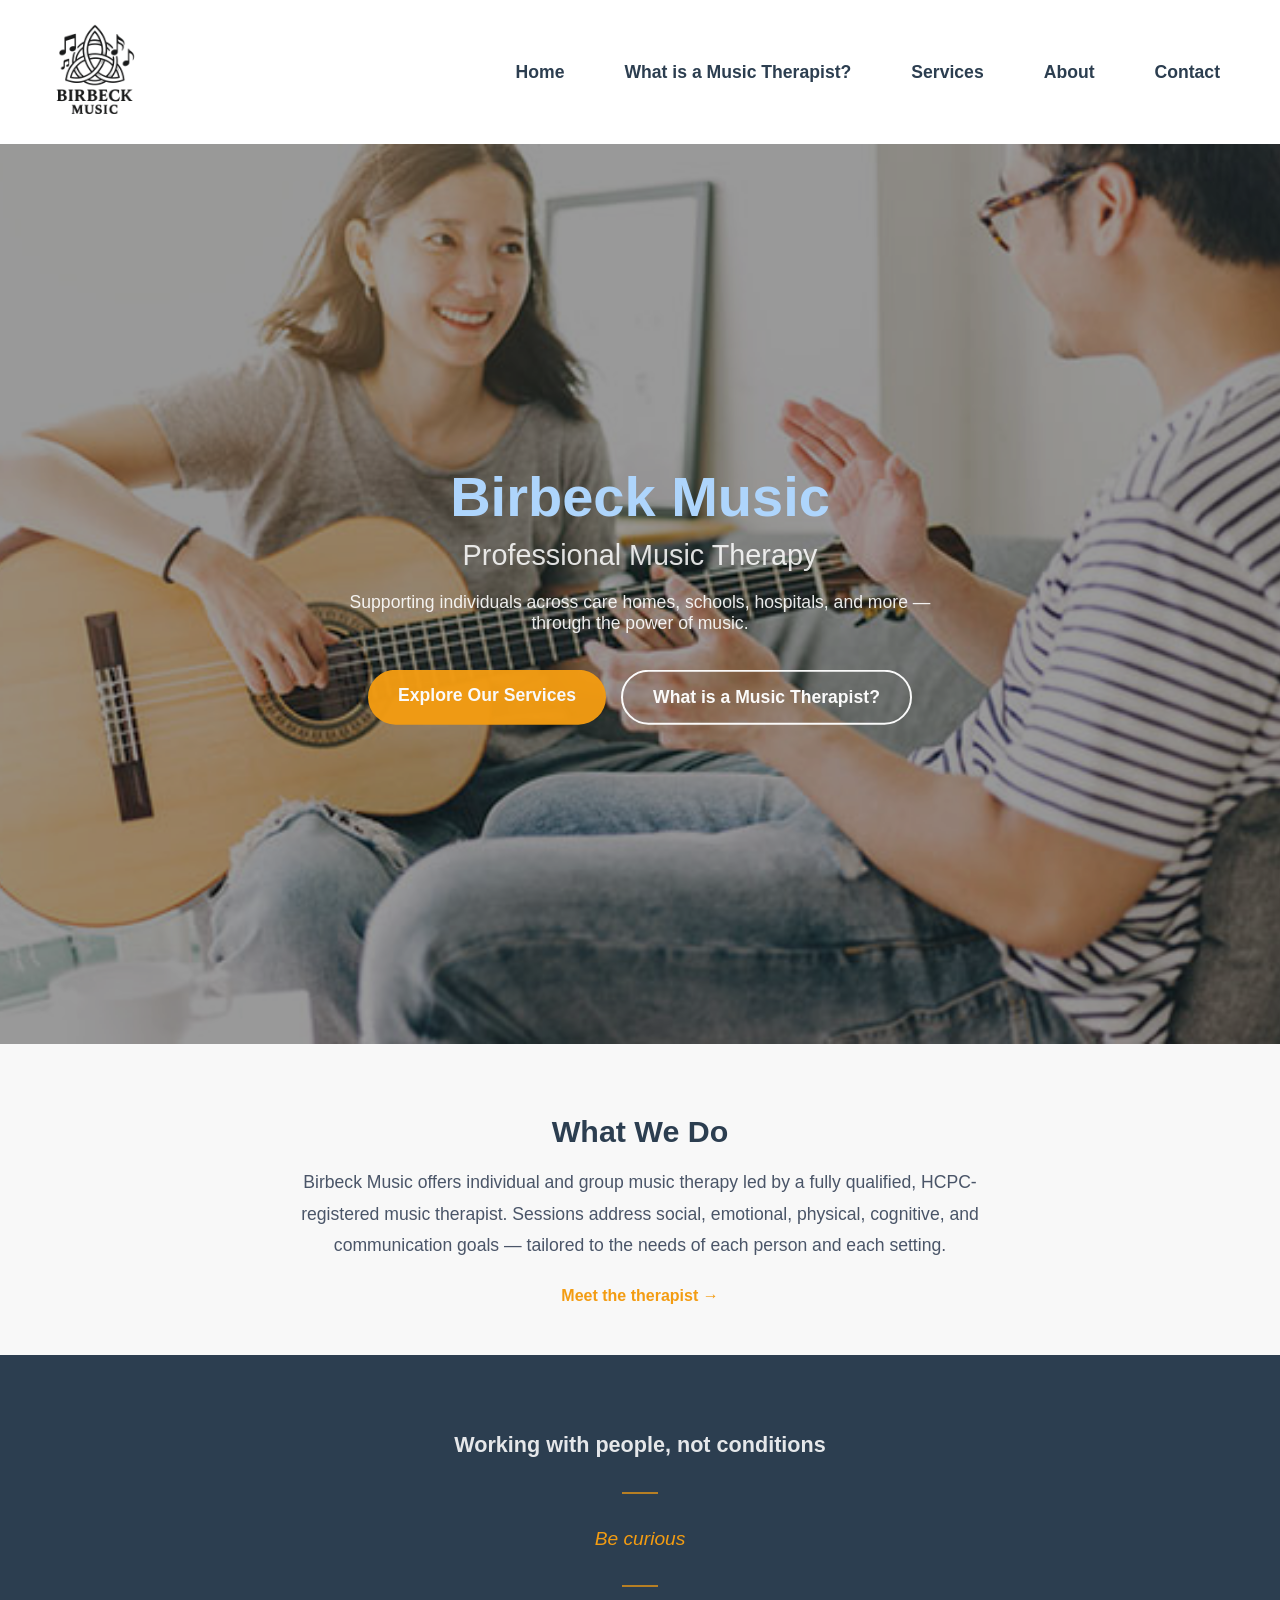
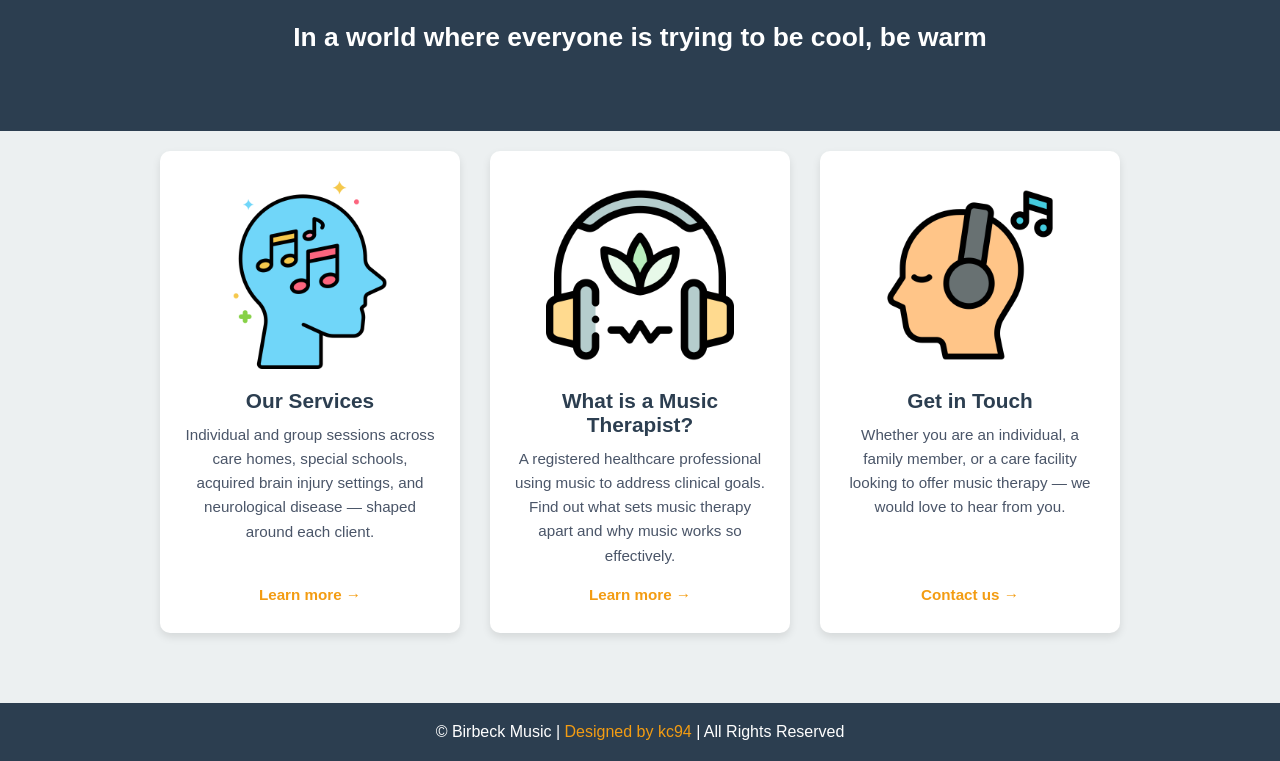
==== index.html @ 88befd89 "Move all site files from Toms website/ to repo root Removes the Toms website subdirectory so the sit" ====
<!DOCTYPE html>
<html lang="en">
<head>
    <meta charset="UTF-8">
    <meta name="viewport" content="width=device-width, initial-scale=1.0">
    <title>Birbeck Music | Music Therapy</title>
    <link rel="stylesheet" href="style.css">
    <script src="https://cdnjs.cloudflare.com/ajax/libs/gsap/3.10.0/gsap.min.js"></script>
</head>
<body>
    <!-- Navbar -->
    <nav class="navbar">
    <div class="logo">
        <a href="index.html"><img src="images/logo.png" alt="Music Therapy Logo"></a>
    </div>
    <div class="burger">
        <span></span>
        <span></span>
        <span></span>
    </div>
    <ul class="nav-links">
        <li><a href="index.html">Home</a></li>
        <li><a href="music-therapist.html">What is a Music Therapist?</a></li>
        <li><a href="services.html">Services</a></li>
        <li><a href="about.html">About</a></li>
        <li><a href="contact.html">Contact</a></li>
    </ul>
</nav>

    <!-- Hero Section -->
    <header class="hero">
        <div class="hero-content">
            <h1>Birbeck Music</h1>
            <h2>Professional Music Therapy</h2>
            <p>Supporting individuals across care homes, schools, hospitals, and more — through the power of music.</p>
            <div class="hero-buttons">
                <a href="services.html" class="btn-primary">Explore Our Services</a>
                <a href="music-therapist.html" class="btn-secondary">What is a Music Therapist?</a>
            </div>
        </div>
    </header>

    <!-- Intro Section -->
    <section class="home-intro">
        <h2>What We Do</h2>
        <p>Birbeck Music offers individual and group music therapy led by a fully qualified, HCPC-registered music therapist. Sessions address social, emotional, physical, cognitive, and communication goals — tailored to the needs of each person and each setting.</p>
        <a href="about.html" class="home-intro-link">Meet the therapist &rarr;</a>
    </section>

    <!-- Philosophy Strip -->
    <section class="philosophy-strip">
        <p class="philosophy-stmt">Working with people, not conditions</p>
        <span class="philosophy-divider"></span>
        <p class="philosophy-stmt philosophy-stmt--accent">Be curious</p>
        <span class="philosophy-divider"></span>
        <p class="philosophy-stmt philosophy-stmt--feature">In a world where everyone is trying to be cool, be warm</p>
    </section>

    <!-- Feature Cards -->
    <section class="features">
        <a href="services.html" class="feature-item">
            <img src="images/pop1.png" alt="Music Therapy Sessions">
            <h3>Our Services</h3>
            <p>Individual and group sessions across care homes, special schools, acquired brain injury settings, and neurological disease — shaped around each client.</p>
            <span class="feature-link">Learn more &rarr;</span>
        </a>
        <a href="music-therapist.html" class="feature-item">
            <img src="images/pop2.png" alt="What is a Music Therapist">
            <h3>What is a Music Therapist?</h3>
            <p>A registered healthcare professional using music to address clinical goals. Find out what sets music therapy apart and why music works so effectively.</p>
            <span class="feature-link">Learn more &rarr;</span>
        </a>
        <a href="contact.html" class="feature-item">
            <img src="images/pop3.png" alt="Get in Touch">
            <h3>Get in Touch</h3>
            <p>Whether you are an individual, a family member, or a care facility looking to offer music therapy — we would love to hear from you.</p>
            <span class="feature-link">Contact us &rarr;</span>
        </a>
    </section>

    <!-- Footer -->
    <footer>
        <p>&copy; Birbeck Music | <a href="https://github.com/k-c94">Designed by kc94</a> | All Rights Reserved</p>
    </footer>

<script>
    // Mobile menu toggle
    const burger = document.querySelector('.burger');
    const navLinks = document.querySelector('.nav-links');
    burger.addEventListener('click', () => {
        navLinks.classList.toggle('active');
    });

    // GSAP animations
    gsap.from(".hero h1", { opacity: 0, y: -40, duration: 1, delay: 0.3 });
    gsap.from(".hero h2", { opacity: 0, y: -20, duration: 1, delay: 0.6 });
    gsap.from(".hero p",  { opacity: 0, y: 20,  duration: 1, delay: 0.9 });
    gsap.from(".hero-buttons", { opacity: 0, y: 20, duration: 1, delay: 1.2 });
    gsap.from(".feature-item", { opacity: 0, y: 60, stagger: 0.15, duration: 0.8, delay: 0.2 });
</script>
</body>
</html>
---- style.css ----
/* Global Styles */
* {
    margin: 0;
    padding: 0;
    box-sizing: border-box;
}

body {
    font-family: 'Arial', sans-serif;
    background-color: #f8f8f8;
    color: #2c3e50;
}

h1, h2 {
    color: #aed5fc;
}

a {
    text-decoration: none;
    color: inherit;
}

/* Navbar Styles */
.navbar {
    background-color: #ffffff;
    padding: 15px 40px;
    display: flex;
    justify-content: space-between;
    align-items: center;
    position: relative;
    box-shadow: 0 4px 8px rgba(0,0,0,0.1);
    width: 100%;
}

.navbar .logo img {
    max-height: 110px;
}

/* Nav links */
.nav-links {
    display: flex;
    gap: 20px;
    list-style: none;
    border-bottom: none;
}


.nav-links li a {
    font-weight: bold;
    color: #2c3e50;
    font-size: 1.1em;
    padding: 10px 20px;
    transition: 0.3s;
}

.nav-links li a:hover {
    background-color: #f39c12;
    color: #fff;
    border-radius: 5px;
}

/* Burger button (hidden on desktop) */
.burger {
    display: none;
    flex-direction: column;
    gap: 5px;
    cursor: pointer;
}

.burger span {
    width: 25px;
    height: 3px;
    background-color: #2c3e50;
    border-radius: 2px;
}

/* Hero Section */
.hero {
    background-image: url('images/main.jpg');
    background-size: cover;
    background-position: center;
    height: 100vh;
    display: flex;
    justify-content: center;
    align-items: center;
    text-align: center;
    color: white;
    position: relative;
}

.hero::before {
    content: "";
    position: absolute;
    top: 0; left: 0; right: 0; bottom: 0;
    background: rgba(0, 0, 0, 0.4);
    z-index: 0;
}

.hero-content {
    position: relative;
    z-index: 1;
    max-width: 600px;
}

.hero h1 {
    font-size: clamp(2em, 5vw, 3.5em);
    font-weight: 700;
    margin-bottom: 10px;
}

.hero h2 {
    font-size: clamp(1.2em, 3vw, 1.8em);
    font-weight: 400;
    color: rgba(255,255,255,0.85);
    margin-bottom: 20px;
}

.hero p {
    font-size: 1.1em;
    margin-bottom: 35px;
    color: rgba(255,255,255,0.9);
}

.btn-primary {
    background-color: #f39c12;
    padding: 15px 30px;
    color: white;
    border-radius: 30px;
    font-size: 1.1em;
    font-weight: bold;
    transition: background-color 0.3s;
}

.btn-primary:hover {
    background-color: #e67e22;
}

.btn-secondary {
    background-color: transparent;
    padding: 15px 30px;
    color: white;
    border: 2px solid white;
    border-radius: 30px;
    font-size: 1.1em;
    font-weight: bold;
    transition: background-color 0.3s, color 0.3s;
}

.btn-secondary:hover {
    background-color: white;
    color: #2c3e50;
}

.hero-buttons {
    display: flex;
    gap: 15px;
    justify-content: center;
    flex-wrap: wrap;
}

/* Home Intro */
.home-intro {
    text-align: center;
    max-width: 720px;
    margin: 0 auto;
    padding: 70px 20px 50px 20px;
}

.home-intro h2 {
    font-size: 1.9em;
    color: #2c3e50;
    margin-bottom: 18px;
}

.home-intro p {
    font-size: 1.1em;
    color: #4a5568;
    line-height: 1.8;
    margin-bottom: 25px;
}

.home-intro-link {
    font-weight: bold;
    color: #f39c12;
    font-size: 1em;
    transition: color 0.2s;
}

.home-intro-link:hover {
    color: #e67e22;
}

/* Philosophy Strip */
.philosophy-strip {
    background-color: #2c3e50;
    padding: 75px 20px;
    text-align: center;
}

.philosophy-stmt {
    font-size: 1.35em;
    color: rgba(255, 255, 255, 0.88);
    font-weight: 600;
    max-width: 680px;
    margin: 0 auto;
    line-height: 1.4;
}

.philosophy-stmt--accent {
    color: #f39c12;
    font-style: italic;
    font-size: 1.2em;
    font-weight: 500;
}

.philosophy-stmt--feature {
    font-size: 1.65em;
    color: #fff;
    font-weight: 700;
    max-width: 750px;
}

.philosophy-divider {
    display: block;
    width: 36px;
    height: 2px;
    background-color: #f39c12;
    margin: 32px auto;
    opacity: 0.7;
}

/* Features Section */
.features {
    display: flex;
    justify-content: center;
    gap: 30px;
    padding: 20px 20px 70px 20px;
    background-color: #ecf0f1;
}

.feature-item {
    width: 300px;
    text-align: center;
    padding: 30px 25px;
    background-color: #fff;
    box-shadow: 0 4px 8px rgba(0, 0, 0, 0.1);
    border-radius: 10px;
    transition: transform 0.3s ease-in-out, box-shadow 0.3s;
    display: flex;
    flex-direction: column;
    align-items: center;
    text-decoration: none;
    color: inherit;
}

.feature-item:hover {
    transform: translateY(-8px);
    box-shadow: 0 8px 20px rgba(0, 0, 0, 0.13);
}

.feature-item img {
    width: 75%;
    height: auto;
    margin: 0 auto 20px;
    display: block;
    border-radius: 8px;
}

.feature-item h3 {
    font-size: 1.3em;
    color: #2c3e50;
    margin-bottom: 10px;
}

.feature-item p {
    color: #4a5568;
    font-size: 0.95em;
    line-height: 1.6;
    flex-grow: 1;
}

.feature-link {
    display: inline-block;
    margin-top: 18px;
    font-weight: bold;
    color: #f39c12;
    font-size: 0.95em;
}

/* Services Section */
.services {
    max-width: 1200px;
    margin: 120px auto 60px auto;
    padding: 0 20px;
}

.services h1 {
    text-align: center;
    margin-bottom: 60px;
    font-size: 2.5em;
    color: #2c3e50;
}

.service-item {
    display: flex;
    align-items: center;
    margin-bottom: 60px;
    gap: 40px;
}

.service-item.reverse {
    flex-direction: row-reverse;
}

.service-img img {
    width: 300px;
    max-width: 100%;
    border-radius: 10px;
    box-shadow: 0 4px 8px rgba(0,0,0,0.1);
}

.service-text {
    max-width: 600px;
}

.service-text h2 {
    font-size: 1.8em;
    margin-bottom: 15px;
    color: #2c3e50;
}

.service-text p {
    font-size: 1.1em;
    color: #7f8c8d;
    line-height: 1.6;
}

/* ========================= */
/* About Page               */
/* ========================= */

.about-page {
    max-width: 1100px;
    margin: 120px auto 60px auto;
    padding: 0 20px;
}

/* Page heading */
.about-hero {
    text-align: center;
    margin-bottom: 60px;
}

.about-hero h1 {
    font-size: 2.8em;
    color: #2c3e50;
    margin-bottom: 12px;
}

.about-hero p {
    font-size: 1.2em;
    color: #4a5568;
}

/* Intro: photo + text */
.about-intro-section {
    display: flex;
    align-items: center;
    gap: 50px;
    margin-bottom: 60px;
    background-color: #fff;
    border-radius: 12px;
    padding: 40px;
    box-shadow: 0 4px 12px rgba(0,0,0,0.07);
}

.about-portrait {
    width: 240px;
    min-width: 200px;
    border-radius: 10px;
    box-shadow: 0 4px 16px rgba(0,0,0,0.12);
}

.about-intro-text h2 {
    font-size: 1.8em;
    color: #2c3e50;
    margin-bottom: 18px;
}

.about-intro-text p {
    font-size: 1.05em;
    color: #4a5568;
    line-height: 1.8;
}

/* Journey */
.journey-section {
    background-color: #ecf0f1;
    border-radius: 12px;
    padding: 50px 40px;
    margin-bottom: 60px;
}

.journey-section h2 {
    font-size: 2em;
    color: #2c3e50;
    text-align: center;
    margin-bottom: 35px;
}

.journey-cards {
    display: flex;
    gap: 25px;
}

.journey-card {
    flex: 1;
    background-color: #fff;
    border-radius: 10px;
    padding: 30px 25px;
    box-shadow: 0 3px 10px rgba(0,0,0,0.07);
}

.journey-year {
    display: inline-block;
    background-color: #f39c12;
    color: #fff;
    font-weight: bold;
    font-size: 0.9em;
    padding: 4px 14px;
    border-radius: 20px;
    margin-bottom: 14px;
}

.journey-card h3 {
    font-size: 1.1em;
    color: #2c3e50;
    margin-bottom: 12px;
}

.journey-card p {
    font-size: 0.95em;
    color: #4a5568;
    line-height: 1.7;
}

/* Qualifications Strip */
.about-quals-strip {
    background-color: #2c3e50;
    border-radius: 12px;
    padding: 45px 50px;
    margin-bottom: 60px;
}

.about-quals-inner {
    display: flex;
    gap: 50px;
}

.about-qual-item {
    display: flex;
    align-items: flex-start;
    gap: 20px;
    flex: 1;
}

.about-qual-icon {
    font-size: 2.2em;
    line-height: 1;
    flex-shrink: 0;
}

.about-qual-item h3 {
    font-size: 1.25em;
    color: #fff;
    margin-bottom: 6px;
}

.about-qual-item p {
    color: #bdc3c7;
    font-size: 1em;
    line-height: 1.5;
    margin-bottom: 6px;
}

.qual-detail {
    font-size: 0.9em;
    color: #95a5a6;
    line-height: 1.6;
}

/* Current Work */
.current-work-section {
    margin-bottom: 20px;
}

.current-work-section h2 {
    font-size: 2em;
    color: #2c3e50;
    text-align: center;
    margin-bottom: 30px;
}

.work-grid {
    display: grid;
    grid-template-columns: repeat(2, 1fr);
    gap: 25px;
    margin-bottom: 25px;
}

.work-card {
    background-color: #fff;
    border-radius: 10px;
    padding: 30px;
    box-shadow: 0 3px 10px rgba(0,0,0,0.07);
    border-left: 4px solid #f39c12;
}

.work-card h3 {
    font-size: 1.1em;
    color: #2c3e50;
    margin-bottom: 10px;
}

.work-card p {
    font-size: 0.95em;
    color: #4a5568;
    line-height: 1.7;
}

.additional-work-note {
    background-color: #fdf6ec;
    border: 1px solid #f39c12;
    border-radius: 8px;
    padding: 18px 25px;
    font-size: 0.95em;
    color: #4a5568;
    line-height: 1.7;
}

/* Personal */
.personal-section {
    text-align: center;
    padding: 50px 20px 30px 20px;
    max-width: 600px;
    margin: 0 auto;
}

.personal-section h2 {
    font-size: 1.8em;
    color: #2c3e50;
    margin-bottom: 15px;
}

.personal-section p {
    font-size: 1.05em;
    color: #4a5568;
    line-height: 1.8;
}

/* Contact Section */
.contact {
    padding: 140px 20px 80px 20px;
    background-color: #f8f8f8;
}

.contact-layout {
    max-width: 1000px;
    margin: 0 auto;
    display: grid;
    grid-template-columns: 1fr 1fr;
    gap: 60px;
    align-items: start;
}

.contact-info h1 {
    font-size: 2.2em;
    color: #2c3e50;
    margin-bottom: 20px;
}

.contact-info > p {
    font-size: 1.05em;
    color: #4a5568;
    line-height: 1.8;
    margin-bottom: 35px;
}

.contact-details {
    display: flex;
    flex-direction: column;
    gap: 15px;
}

.contact-detail-item {
    display: flex;
    flex-direction: column;
    gap: 4px;
    padding: 18px 20px;
    background-color: #fff;
    border-radius: 8px;
    border-left: 3px solid #f39c12;
    box-shadow: 0 2px 8px rgba(0,0,0,0.06);
}

.contact-detail-label {
    font-size: 0.78em;
    font-weight: bold;
    text-transform: uppercase;
    letter-spacing: 0.07em;
    color: #f39c12;
}

.contact-detail-item span:not(.contact-detail-label) {
    font-size: 1.05em;
    color: #2c3e50;
    font-weight: 600;
}

.contact-detail-item a {
    font-size: 1.05em;
    color: #2c3e50;
    font-weight: 600;
    transition: color 0.2s;
}

.contact-detail-item a:hover {
    color: #f39c12;
}

.contact-form-wrapper {
    background-color: #fff;
    border-radius: 12px;
    padding: 35px;
    box-shadow: 0 4px 12px rgba(0,0,0,0.07);
}

/* Form styles */
form {
    display: flex;
    flex-direction: column;
    gap: 20px;
}

form label {
    font-weight: bold;
    color: #2c3e50;
    margin-bottom: 5px;
    text-align: left;
}

form input,
form textarea {
    padding: 12px 15px;
    border: 1px solid #ccc;
    border-radius: 8px;
    font-size: 1em;
    width: 100%;
    box-sizing: border-box;
}

form textarea {
    resize: vertical;
    min-height: 120px;
}

form button {
    background-color: #f39c12;
    color: white;
    font-size: 1.1em;
    font-weight: bold;
    padding: 15px;
    border: none;
    border-radius: 30px;
    cursor: pointer;
    transition: background-color 0.3s;
}

form button:hover {
    background-color: #e67e22;
}

/* Footer */
footer {
    background-color: #2c3e50;
    color: white;
    padding: 20px 0;
    text-align: center;
}

footer a {
    color: #f39c12;
    transition: color 0.2s;
}

footer a:hover {
    color: #fff;
}

/* Music Therapist Page */
.therapist-page {
    max-width: 1100px;
    margin: 120px auto 60px auto;
    padding: 0 20px;
}

.therapist-hero {
    text-align: center;
    margin-bottom: 40px;
}

.therapist-hero h1 {
    font-size: 2.8em;
    color: #2c3e50;
    margin-bottom: 15px;
}

.therapist-hero p {
    font-size: 1.2em;
    color: #4a5568;
    max-width: 700px;
    margin: 0 auto;
    line-height: 1.6;
}

.therapist-intro {
    max-width: 820px;
    margin: 0 auto 50px auto;
    text-align: center;
    font-size: 1.1em;
    color: #4a5568;
    line-height: 1.8;
}

/* Qualifications Banner */
.qualifications-banner {
    display: flex;
    align-items: flex-start;
    gap: 25px;
    background-color: #2c3e50;
    color: #fff;
    border-radius: 10px;
    padding: 40px;
    margin-bottom: 60px;
}

.qual-icon {
    font-size: 3em;
    flex-shrink: 0;
    line-height: 1;
}

.qual-text h2 {
    font-size: 1.6em;
    color: #fff;
    margin-bottom: 12px;
}

.qual-text p {
    font-size: 1.05em;
    color: #bdc3c7;
    line-height: 1.7;
}

.qual-text strong {
    color: #f39c12;
}

.qual-text em {
    color: #aed5fc;
    font-style: normal;
}

/* Goals Section */
.goals-section {
    margin-bottom: 70px;
}

.goals-section > h2 {
    font-size: 2em;
    color: #2c3e50;
    text-align: center;
    margin-bottom: 10px;
}

.goals-intro {
    text-align: center;
    color: #4a5568;
    font-size: 1em;
    margin-bottom: 30px;
}

.goals-tabs {
    display: flex;
    gap: 10px;
    flex-wrap: wrap;
    justify-content: center;
    margin-bottom: 0;
}

.tab-btn {
    background-color: #ecf0f1;
    border: none;
    border-radius: 30px 30px 0 0;
    padding: 12px 22px;
    font-size: 1em;
    font-weight: bold;
    color: #7f8c8d;
    cursor: pointer;
    transition: background-color 0.2s, color 0.2s;
}

.tab-btn:hover {
    background-color: #d5dbdb;
    color: #2c3e50;
}

.tab-btn.active {
    background-color: #f39c12;
    color: #fff;
}

.tab-content {
    background-color: #fff;
    border-radius: 0 10px 10px 10px;
    box-shadow: 0 4px 12px rgba(0,0,0,0.08);
    padding: 35px 40px;
}

.tab-panel {
    display: none;
}

.tab-panel.active {
    display: block;
}

.goal-list {
    list-style: none;
    padding: 0;
    margin: 0;
}

.goal-list li {
    padding: 12px 0 12px 30px;
    position: relative;
    color: #4a5568;
    font-size: 1.05em;
    line-height: 1.6;
    border-bottom: 1px solid #f0f0f0;
}

.goal-list li:last-child {
    border-bottom: none;
}

.goal-list li::before {
    content: "✓";
    position: absolute;
    left: 0;
    color: #f39c12;
    font-weight: bold;
}

/* Why Music Section */
.why-music-section {
    margin-bottom: 70px;
}

.why-music-section > h2 {
    font-size: 2em;
    color: #2c3e50;
    text-align: center;
    margin-bottom: 12px;
}

.why-music-intro {
    text-align: center;
    color: #4a5568;
    font-size: 1.05em;
    max-width: 750px;
    margin: 0 auto 40px auto;
    line-height: 1.7;
}

.why-music-grid {
    display: grid;
    grid-template-columns: repeat(3, 1fr);
    gap: 25px;
}

.why-music-card {
    background-color: #fff;
    border-radius: 10px;
    padding: 30px 25px;
    box-shadow: 0 4px 12px rgba(0,0,0,0.07);
    text-align: center;
    transition: transform 0.3s ease;
}

.why-music-card:hover {
    transform: translateY(-5px);
}

.why-icon {
    font-size: 2.2em;
    margin-bottom: 15px;
}

.why-music-card h3 {
    font-size: 1.1em;
    color: #2c3e50;
    margin-bottom: 10px;
}

.why-music-card p {
    font-size: 0.95em;
    color: #4a5568;
    line-height: 1.6;
}

/* CTA */
.therapist-cta {
    text-align: center;
    padding: 60px 20px;
    background-color: #2c3e50;
    border-radius: 10px;
    color: #fff;
    margin-bottom: 20px;
}

.therapist-cta h2 {
    font-size: 2em;
    color: #fff;
    margin-bottom: 15px;
}

.therapist-cta p {
    font-size: 1.1em;
    color: #bdc3c7;
    margin-bottom: 30px;
    line-height: 1.6;
}

/* ========================= */
/* Services Page */
/* ========================= */

.services-page {
    max-width: 1100px;
    margin: 120px auto 60px auto;
    padding: 0 20px;
}

.services-hero {
    text-align: center;
    margin-bottom: 50px;
}

.services-hero h1 {
    font-size: 2.8em;
    color: #2c3e50;
    margin-bottom: 15px;
}

.services-hero p {
    font-size: 1.2em;
    color: #4a5568;
    line-height: 1.6;
}

/* Who We Work With */
.who-we-work-with {
    margin-bottom: 50px;
    text-align: center;
}

.who-we-work-with h2 {
    font-size: 1.6em;
    color: #2c3e50;
    margin-bottom: 20px;
}

.population-tags {
    display: flex;
    flex-wrap: wrap;
    gap: 10px;
    justify-content: center;
}

.pop-tag {
    background-color: #ecf0f1;
    color: #2c3e50;
    font-weight: bold;
    font-size: 0.9em;
    padding: 8px 18px;
    border-radius: 30px;
    border: 2px solid #dce1e7;
}

/* Why Music Callout */
.why-callout {
    display: flex;
    align-items: center;
    justify-content: space-between;
    gap: 25px;
    background-color: #fdf6ec;
    border: 2px solid #f39c12;
    border-radius: 10px;
    padding: 30px 40px;
    margin-bottom: 50px;
}

.why-callout-text h3 {
    font-size: 1.3em;
    color: #2c3e50;
    margin-bottom: 8px;
}

.why-callout-text p {
    color: #4a5568;
    font-size: 1em;
    line-height: 1.6;
}

/* Services Tabs */
.services-tabs-section {
    margin-bottom: 60px;
}

.services-tabs {
    display: flex;
    gap: 10px;
    flex-wrap: wrap;
    justify-content: center;
    margin-bottom: 0;
}

.svc-tab-btn {
    background-color: #ecf0f1;
    border: none;
    border-radius: 30px 30px 0 0;
    padding: 12px 22px;
    font-size: 1em;
    font-weight: bold;
    color: #7f8c8d;
    cursor: pointer;
    transition: background-color 0.2s, color 0.2s;
}

.svc-tab-btn:hover {
    background-color: #d5dbdb;
    color: #2c3e50;
}

.svc-tab-btn.active {
    background-color: #f39c12;
    color: #fff;
}

.svc-tab-content {
    background-color: #fff;
    border-radius: 0 10px 10px 10px;
    box-shadow: 0 4px 12px rgba(0,0,0,0.08);
    padding: 40px 45px;
}

.svc-tab-panel {
    display: none;
}

.svc-tab-panel.active {
    display: block;
}

.svc-tab-panel h2 {
    font-size: 2em;
    color: #2c3e50;
    margin-bottom: 15px;
}

.svc-intro {
    font-size: 1.1em;
    color: #4a5568;
    line-height: 1.7;
    margin-bottom: 35px;
    max-width: 820px;
}

/* Sub-sections within a tab */
.svc-subsections {
    display: flex;
    flex-direction: column;
    gap: 30px;
    margin-bottom: 35px;
}

.svc-subsection {
    padding-left: 20px;
    border-left: 3px solid #f39c12;
}

.svc-subsection h3 {
    font-size: 1.2em;
    color: #2c3e50;
    margin-bottom: 10px;
}

.svc-subsection p {
    font-size: 1em;
    color: #4a5568;
    line-height: 1.7;
    margin-bottom: 10px;
}

.svc-subsection p:last-child {
    margin-bottom: 0;
}

/* Goal cards (Special Schools) */
.svc-goals-grid {
    display: grid;
    grid-template-columns: repeat(3, 1fr);
    gap: 25px;
    margin-bottom: 10px;
}

.svc-goal-card {
    background-color: #f8f9fa;
    border-radius: 10px;
    padding: 30px 25px;
    text-align: center;
}

.svc-goal-icon {
    font-size: 2.2em;
    margin-bottom: 12px;
}

.svc-goal-card h3 {
    font-size: 1.1em;
    color: #2c3e50;
    margin-bottom: 10px;
}

.svc-goal-card p {
    font-size: 0.95em;
    color: #4a5568;
    line-height: 1.6;
}

/* Case Study Block */
.case-study {
    background-color: #fdf6ec;
    border-left: 4px solid #f39c12;
    border-radius: 0 8px 8px 0;
    padding: 25px 30px;
    margin-top: 10px;
    margin-bottom: 35px;
}

.case-study-label {
    font-size: 0.8em;
    font-weight: bold;
    text-transform: uppercase;
    letter-spacing: 0.08em;
    color: #f39c12;
    margin-bottom: 12px;
}

.case-study p {
    color: #4a5568;
    font-size: 1em;
    line-height: 1.7;
    font-style: italic;
    margin-bottom: 12px;
}

.case-study p:last-child {
    margin-bottom: 0;
}

/* Brain Areas Section */
.brain-section {
    background-color: #2c3e50;
    border-radius: 10px;
    padding: 40px;
    margin-top: 10px;
}

.brain-section h3 {
    font-size: 1.5em;
    color: #fff;
    margin-bottom: 12px;
    text-align: center;
}

.brain-intro {
    text-align: center;
    color: #bdc3c7;
    font-size: 1em;
    margin-bottom: 30px;
    line-height: 1.6;
    max-width: 750px;
    margin-left: auto;
    margin-right: auto;
}

.brain-grid {
    display: grid;
    grid-template-columns: repeat(3, 1fr);
    gap: 15px;
    margin-bottom: 30px;
}

.brain-card {
    background-color: rgba(255,255,255,0.07);
    border-radius: 8px;
    padding: 20px;
    border: 1px solid rgba(255,255,255,0.1);
}

.brain-card h4 {
    font-size: 0.95em;
    color: #f39c12;
    margin-bottom: 8px;
}

.brain-card p {
    font-size: 0.9em;
    color: #bdc3c7;
    line-height: 1.5;
}

.brain-footer {
    color: #bdc3c7;
    font-size: 0.95em;
    line-height: 1.7;
    text-align: center;
}

.brain-footer strong {
    color: #f39c12;
}

/* ========================= */
/* Responsive Styles */
/* ========================= */

/* Tablets & small laptops */
@media (max-width: 1024px) {
    .navbar {
        padding: 10px 20px;
    }

    .navbar ul li {
        margin-left: 15px;
    }

    .hero h1 {
        font-size: 2.5em;
    }
}

/* Phones */
@media (max-width: 768px) {

    /* Navbar adjustments */
    .navbar {
        flex-wrap: nowrap;
        justify-content: space-between;
        padding: 10px 20px;
    }

    .navbar .logo img {
        max-height: 65px;
    }

    .burger {
        display: flex;
        order: 2;
    }

    .nav-links {
        position: absolute;
        top: 100%;
        right: 0;
        width: 100%;
        flex-direction: column;
        align-items: center;
        background-color: #fff;
        max-height: 0;
        overflow: hidden;
        transition: max-height 0.3s ease-in-out;
        z-index: 999;
        box-shadow: 0 4px 8px rgba(0,0,0,0.1);
    }

    .nav-links.active {
        max-height: 500px;
    }

    .nav-links li {
        width: 100%;
        text-align: center;
    }

    .nav-links li a {
        display: block;
        width: 100%;
        padding: 15px 0;
    }

    .navbar .logo {
        order: 1;
    }

    /* Hero adjustments */
    .hero {
        height: 70vh;
        padding: 0 15px;
    }

    .hero h1 {
        font-size: 2em;
    }

    .hero h2 {
        font-size: 1.2em;
    }

    .hero p {
        font-size: 1em;
    }

    .hero-buttons {
        flex-direction: column;
        align-items: center;
    }

    .btn-secondary {
        padding: 12px 25px;
        font-size: 1em;
    }

    .home-intro {
        padding: 50px 20px 30px 20px;
    }

    /* Features adjustments */
    .features {
        flex-direction: column;
        align-items: center;
        padding: 40px 10px;
    }

    .feature-item {
        width: 90%;
    }

    .feature-item img {
    width: 40%;
    height: auto;
    margin: 0 auto 15px;
    display: block;
    border-radius: 8px;
}

    /* Services adjustments */
    .service-item,
    .service-item.reverse {
        flex-direction: column;
        text-align: center;
    }

    .service-img img {
        width: 60%;
        max-width: 350px;
    }

    .service-text {
        max-width: 100%;
    }

    /* About Page adjustments */
    .about-page {
        margin-top: 100px;
    }

    .about-hero h1 {
        font-size: 2em;
    }

    .about-intro-section {
        flex-direction: column;
        align-items: center;
        text-align: center;
        padding: 30px 20px;
        gap: 25px;
    }

    .about-portrait {
        width: 180px;
        min-width: 0;
    }

    .journey-section {
        padding: 35px 20px;
    }

    .journey-cards {
        flex-direction: column;
    }

    .about-quals-strip {
        padding: 35px 25px;
    }

    .about-quals-inner {
        flex-direction: column;
        gap: 30px;
    }

    .work-grid {
        grid-template-columns: 1fr;
    }

    /* Philosophy strip */
    .philosophy-strip {
        padding: 55px 25px;
    }

    .philosophy-stmt {
        font-size: 1.1em;
    }

    .philosophy-stmt--accent {
        font-size: 1em;
    }

    .philosophy-stmt--feature {
        font-size: 1.3em;
    }

    /* Contact adjustments */
    .contact {
        padding: 100px 15px 50px 15px;
    }

    .contact-layout {
        grid-template-columns: 1fr;
        gap: 35px;
    }

    .contact-info h1 {
        font-size: 1.8em;
    }
}

/* Tiny phones */
@media (max-width: 480px) {
    .hero h1 {
        font-size: 1.8em;
    }

    .btn-primary {
        padding: 10px 20px;
        font-size: 1em;
    }

    form input,
    form textarea {
        font-size: 0.9em;
    }
}

/* Services Page - Responsive */
@media (max-width: 768px) {
    .services-page {
        margin-top: 100px;
    }

    .services-hero h1 {
        font-size: 2em;
    }

    .why-callout {
        flex-direction: column;
        align-items: flex-start;
        padding: 25px 20px;
        gap: 15px;
    }

    .services-tabs {
        gap: 6px;
    }

    .svc-tab-btn {
        padding: 10px 14px;
        font-size: 0.9em;
        border-radius: 6px;
    }

    .svc-tab-content {
        border-radius: 10px;
        padding: 25px 20px;
    }

    .svc-goals-grid {
        grid-template-columns: 1fr;
    }

    .brain-grid {
        grid-template-columns: repeat(2, 1fr);
    }

    .brain-section {
        padding: 30px 20px;
    }
}

@media (max-width: 480px) {
    .services-tabs {
        flex-direction: column;
        align-items: stretch;
    }

    .svc-tab-btn {
        border-radius: 6px;
        text-align: left;
    }

    .brain-grid {
        grid-template-columns: 1fr;
    }
}

/* Music Therapist Page - Responsive */
@media (max-width: 768px) {
    .therapist-page {
        margin-top: 100px;
    }

    .therapist-hero h1 {
        font-size: 2em;
    }

    .qualifications-banner {
        flex-direction: column;
        padding: 30px 20px;
    }

    .goals-tabs {
        gap: 6px;
    }

    .tab-btn {
        padding: 10px 14px;
        font-size: 0.9em;
        border-radius: 6px;
    }

    .tab-content {
        border-radius: 10px;
        padding: 25px 20px;
    }

    .why-music-grid {
        grid-template-columns: repeat(2, 1fr);
    }
}

@media (max-width: 480px) {
    .therapist-hero h1 {
        font-size: 1.6em;
    }

    .therapist-cta h2 {
        font-size: 1.5em;
    }

    .why-music-grid {
        grid-template-columns: 1fr;
    }

    .goals-tabs {
        flex-direction: column;
        align-items: stretch;
    }

    .tab-btn {
        border-radius: 6px;
        text-align: left;
    }
}
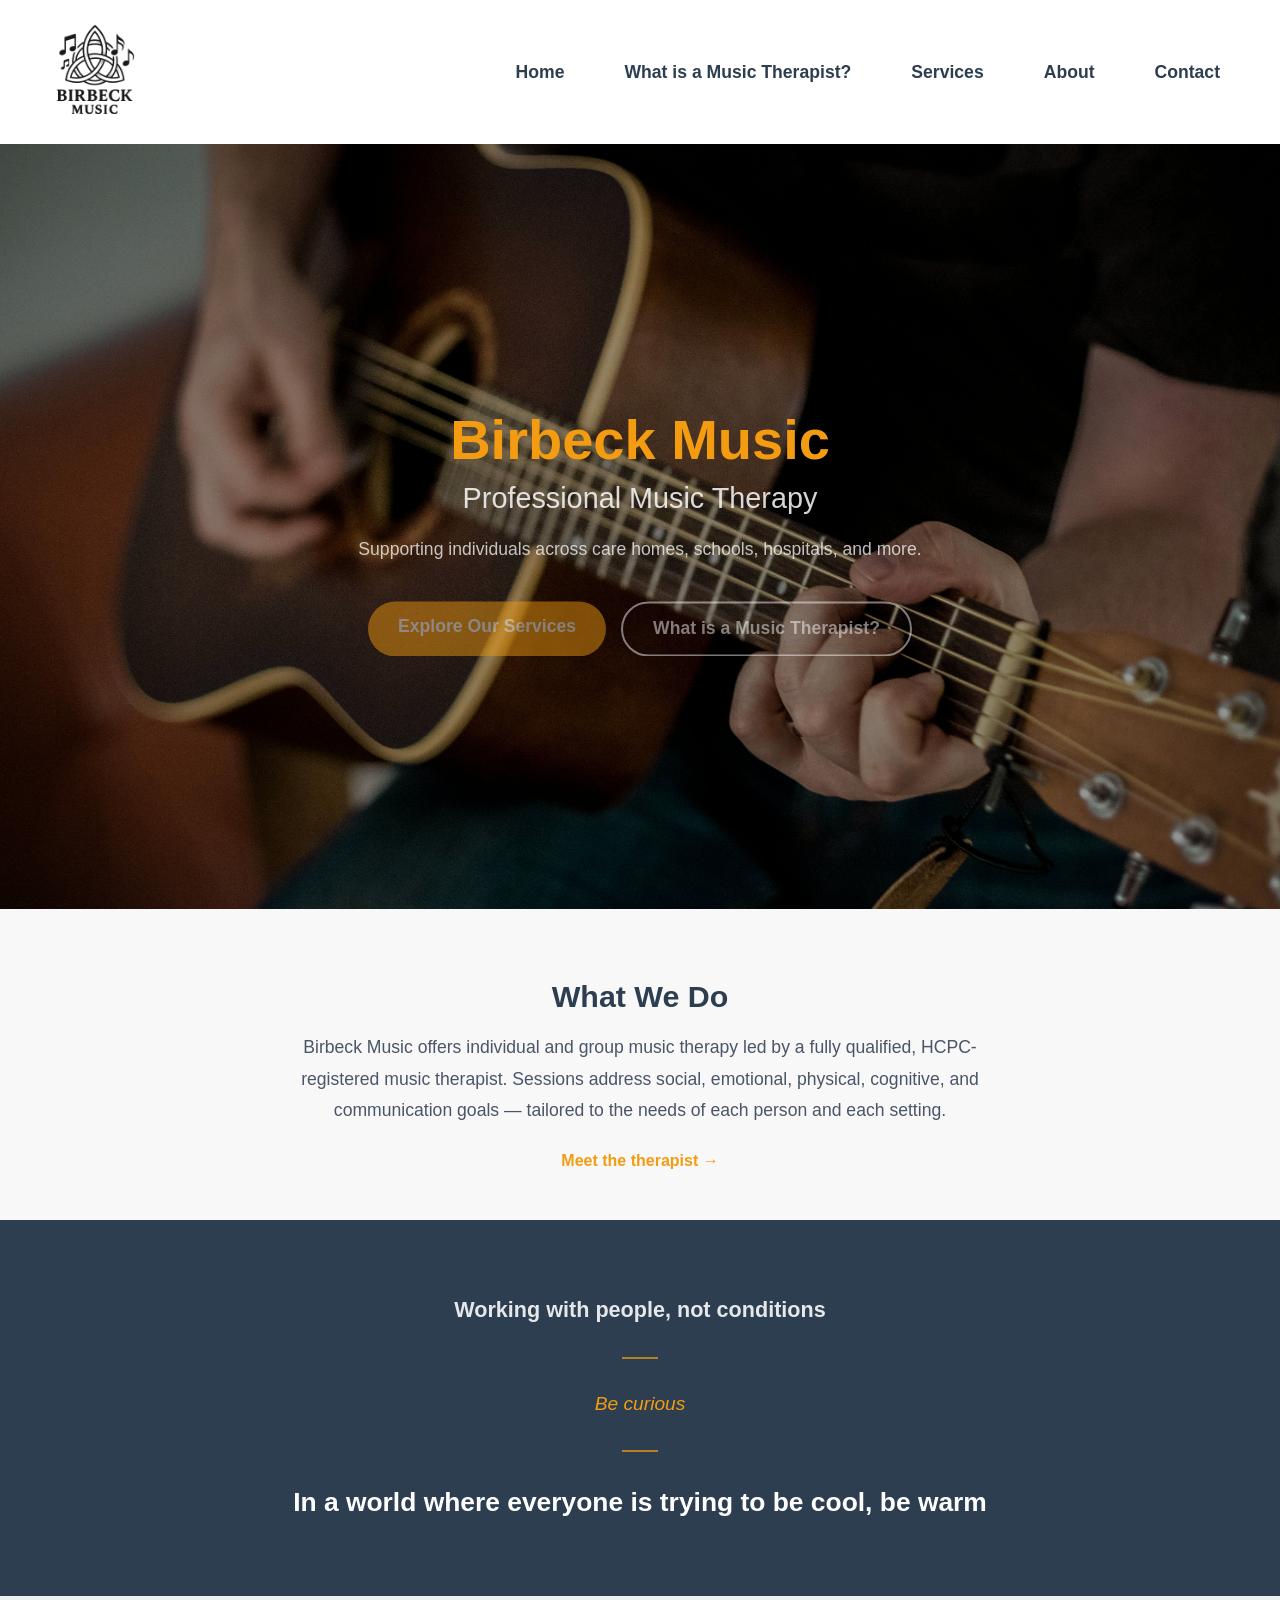
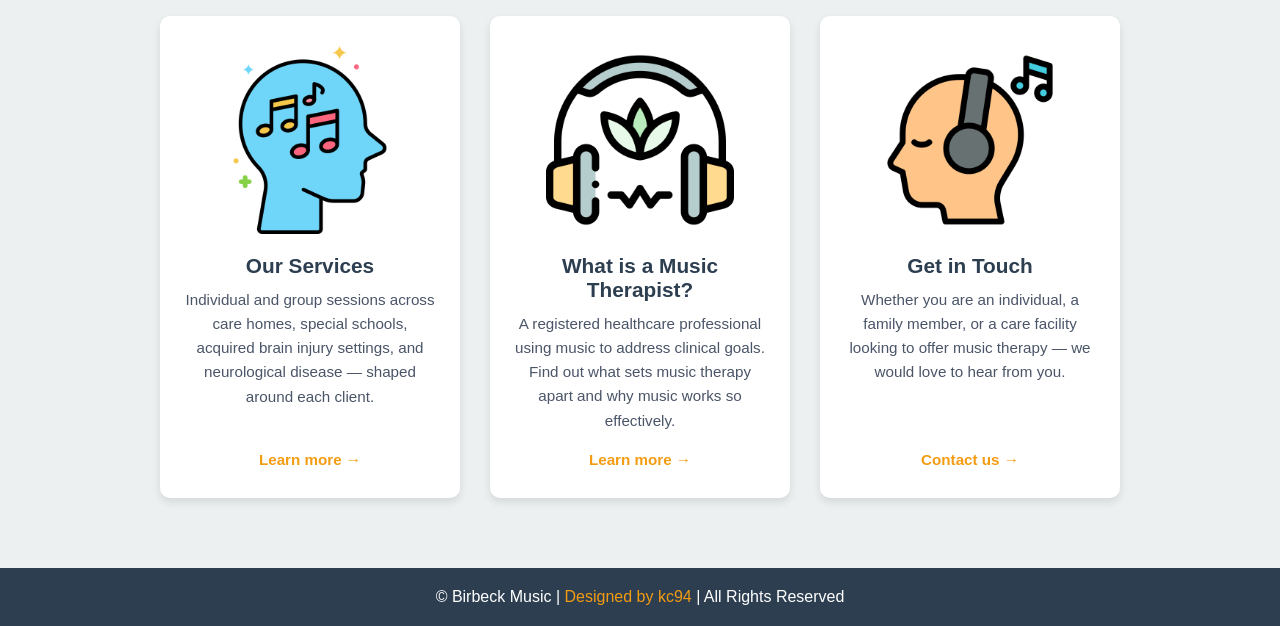
==== commit 06659847: "some changes" ====
--- a/index.html
+++ b/index.html
@@ -32,7 +32,7 @@
         <div class="hero-content">
             <h1>Birbeck Music</h1>
             <h2>Professional Music Therapy</h2>
-            <p>Supporting individuals across care homes, schools, hospitals, and more — through the power of music.</p>
+            <p>Supporting individuals across care homes, schools, hospitals, and more.</p>
             <div class="hero-buttons">
                 <a href="services.html" class="btn-primary">Explore Our Services</a>
                 <a href="music-therapist.html" class="btn-secondary">What is a Music Therapist?</a>
--- a/style.css
+++ b/style.css
@@ -76,10 +76,10 @@
 
 /* Hero Section */
 .hero {
-    background-image: url('images/main.jpg');
+    background-image: url('images/main2.jpg');
     background-size: cover;
-    background-position: center;
-    height: 100vh;
+    background-position: center 40%;
+    height: 85vh;
     display: flex;
     justify-content: center;
     align-items: center;
@@ -106,6 +106,7 @@
     font-size: clamp(2em, 5vw, 3.5em);
     font-weight: 700;
     margin-bottom: 10px;
+    color: #f39c12;
 }
 
 .hero h2 {
@@ -157,6 +158,50 @@
     justify-content: center;
     flex-wrap: wrap;
 }
+
+/* Inner Page Hero */
+.page-hero {
+    background-image: url('images/main.jpg');
+    background-size: cover;
+    background-position: center 40%;
+    height: 45vh;
+    display: flex;
+    justify-content: center;
+    align-items: center;
+    text-align: center;
+    position: relative;
+}
+
+.page-hero::before {
+    content: "";
+    position: absolute;
+    inset: 0;
+    background: rgba(0,0,0,0.4);
+    z-index: 0;
+}
+
+.page-hero-content {
+    position: relative;
+    z-index: 1;
+    max-width: 700px;
+    padding: 0 20px;
+}
+
+.page-hero h1 {
+    font-size: clamp(1.8em, 4vw, 3em);
+    font-weight: 700;
+    margin-bottom: 10px;
+    color: #f39c12;
+}
+
+.page-hero h2 {
+    font-size: clamp(1em, 2.5vw, 1.5em);
+    font-weight: 400;
+    color: rgba(255,255,255,0.85);
+}
+
+.page-hero.services-hero-bg { background-image: url('images/services-hero.jpg'); }
+.page-hero.therapist-hero-bg { background-image: url('images/therapist-hero.jpg'); }
 
 /* Home Intro */
 .home-intro {
@@ -700,7 +745,7 @@
 /* Music Therapist Page */
 .therapist-page {
     max-width: 1100px;
-    margin: 120px auto 60px auto;
+    margin: 0 auto 60px auto;
     padding: 0 20px;
 }
 
@@ -790,48 +835,54 @@
     margin-bottom: 30px;
 }
 
-.goals-tabs {
-    display: flex;
-    gap: 10px;
-    flex-wrap: wrap;
-    justify-content: center;
-    margin-bottom: 0;
-}
-
-.tab-btn {
+.accordion {
+    display: flex;
+    flex-direction: column;
+    gap: 8px;
+}
+
+.accordion-btn {
+    width: 100%;
+    text-align: left;
     background-color: #ecf0f1;
     border: none;
-    border-radius: 30px 30px 0 0;
-    padding: 12px 22px;
+    border-radius: 8px;
+    padding: 14px 22px;
     font-size: 1em;
     font-weight: bold;
     color: #7f8c8d;
     cursor: pointer;
+    display: flex;
+    justify-content: space-between;
+    align-items: center;
     transition: background-color 0.2s, color 0.2s;
 }
 
-.tab-btn:hover {
+.accordion-btn:hover {
     background-color: #d5dbdb;
     color: #2c3e50;
 }
 
-.tab-btn.active {
+.accordion-btn.active {
     background-color: #f39c12;
     color: #fff;
-}
-
-.tab-content {
+    border-radius: 8px 8px 0 0;
+}
+
+.accordion-icon {
+    font-size: 1.2em;
+    line-height: 1;
+}
+
+.accordion-panel {
+    display: none;
     background-color: #fff;
-    border-radius: 0 10px 10px 10px;
+    border-radius: 0 0 8px 8px;
     box-shadow: 0 4px 12px rgba(0,0,0,0.08);
-    padding: 35px 40px;
-}
-
-.tab-panel {
-    display: none;
-}
-
-.tab-panel.active {
+    padding: 25px 30px;
+}
+
+.accordion-panel.open {
     display: block;
 }
 
@@ -948,7 +999,7 @@
 
 .services-page {
     max-width: 1100px;
-    margin: 120px auto 60px auto;
+    margin: 0 auto 60px auto;
     padding: 0 20px;
 }
 
@@ -1338,6 +1389,10 @@
         align-items: center;
     }
 
+    .page-hero {
+        height: 35vh;
+    }
+
     .btn-secondary {
         padding: 12px 25px;
         font-size: 1em;
@@ -1476,10 +1531,6 @@
 
 /* Services Page - Responsive */
 @media (max-width: 768px) {
-    .services-page {
-        margin-top: 100px;
-    }
-
     .services-hero h1 {
         font-size: 2em;
     }
@@ -1537,10 +1588,6 @@
 
 /* Music Therapist Page - Responsive */
 @media (max-width: 768px) {
-    .therapist-page {
-        margin-top: 100px;
-    }
-
     .therapist-hero h1 {
         font-size: 2em;
     }
@@ -1550,21 +1597,6 @@
         padding: 30px 20px;
     }
 
-    .goals-tabs {
-        gap: 6px;
-    }
-
-    .tab-btn {
-        padding: 10px 14px;
-        font-size: 0.9em;
-        border-radius: 6px;
-    }
-
-    .tab-content {
-        border-radius: 10px;
-        padding: 25px 20px;
-    }
-
     .why-music-grid {
         grid-template-columns: repeat(2, 1fr);
     }
@@ -1583,13 +1615,4 @@
         grid-template-columns: 1fr;
     }
 
-    .goals-tabs {
-        flex-direction: column;
-        align-items: stretch;
-    }
-
-    .tab-btn {
-        border-radius: 6px;
-        text-align: left;
-    }
-}
+}
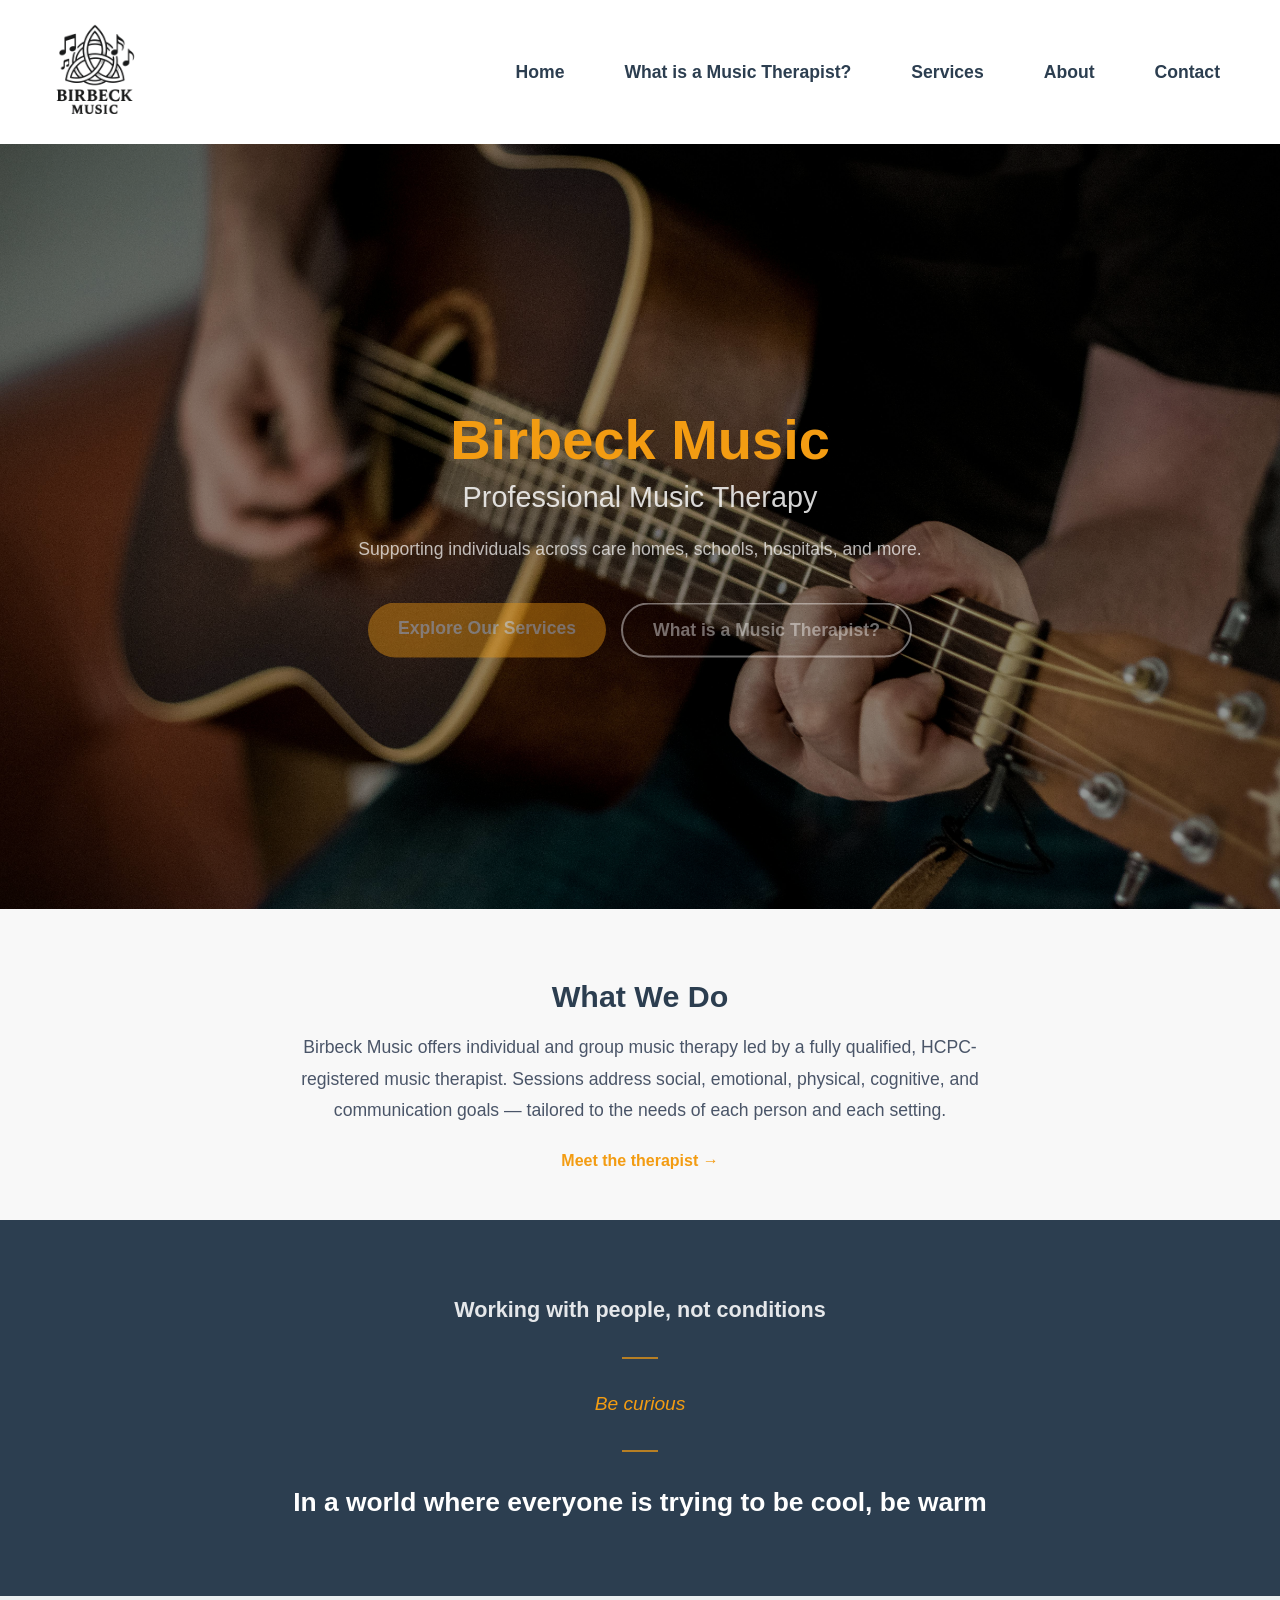
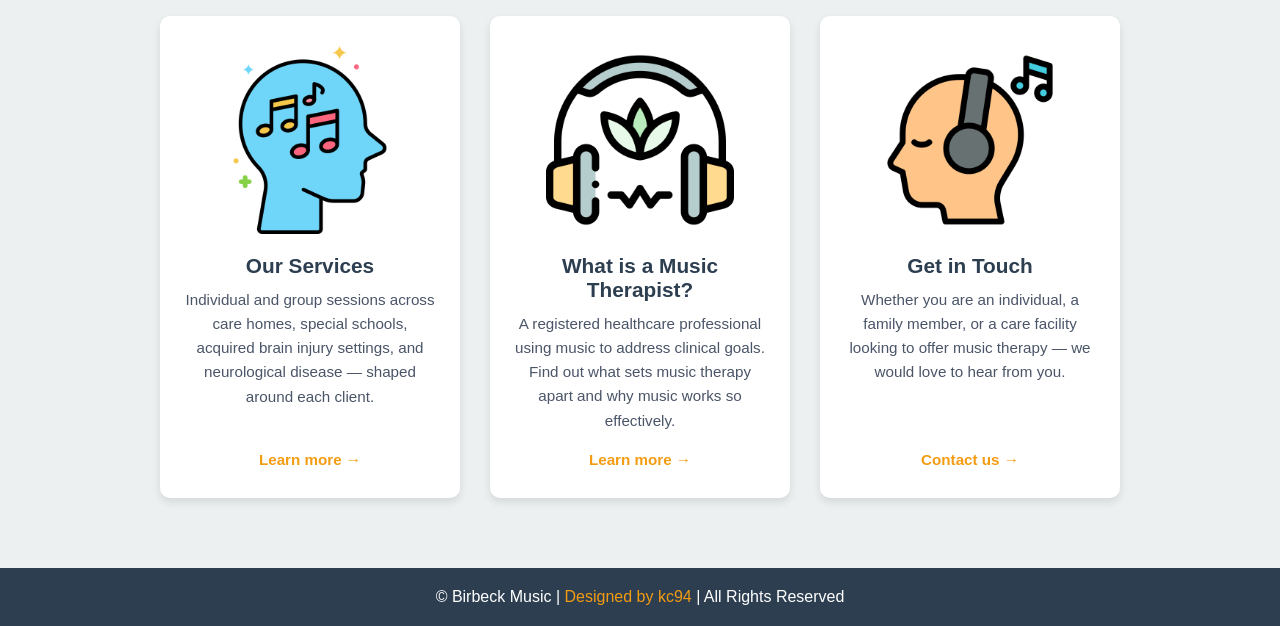
==== commit 99cfba02: "Replace index.html links with / to keep clean URLs https://claude.ai/code/session_01Cv2eWKqGXjoBS7JC" ====
--- a/index.html
+++ b/index.html
@@ -11,7 +11,7 @@
     <!-- Navbar -->
     <nav class="navbar">
     <div class="logo">
-        <a href="index.html"><img src="images/logo.png" alt="Music Therapy Logo"></a>
+        <a href="/"><img src="images/logo.png" alt="Music Therapy Logo"></a>
     </div>
     <div class="burger">
         <span></span>
@@ -19,7 +19,7 @@
         <span></span>
     </div>
     <ul class="nav-links">
-        <li><a href="index.html">Home</a></li>
+        <li><a href="/">Home</a></li>
         <li><a href="music-therapist.html">What is a Music Therapist?</a></li>
         <li><a href="services.html">Services</a></li>
         <li><a href="about.html">About</a></li>
--- a/style.css
+++ b/style.css
@@ -161,7 +161,7 @@
 
 /* Inner Page Hero */
 .page-hero {
-    background-image: url('images/main.jpg');
+    background-image: url('images/main2.jpg');
     background-size: cover;
     background-position: center 40%;
     height: 45vh;
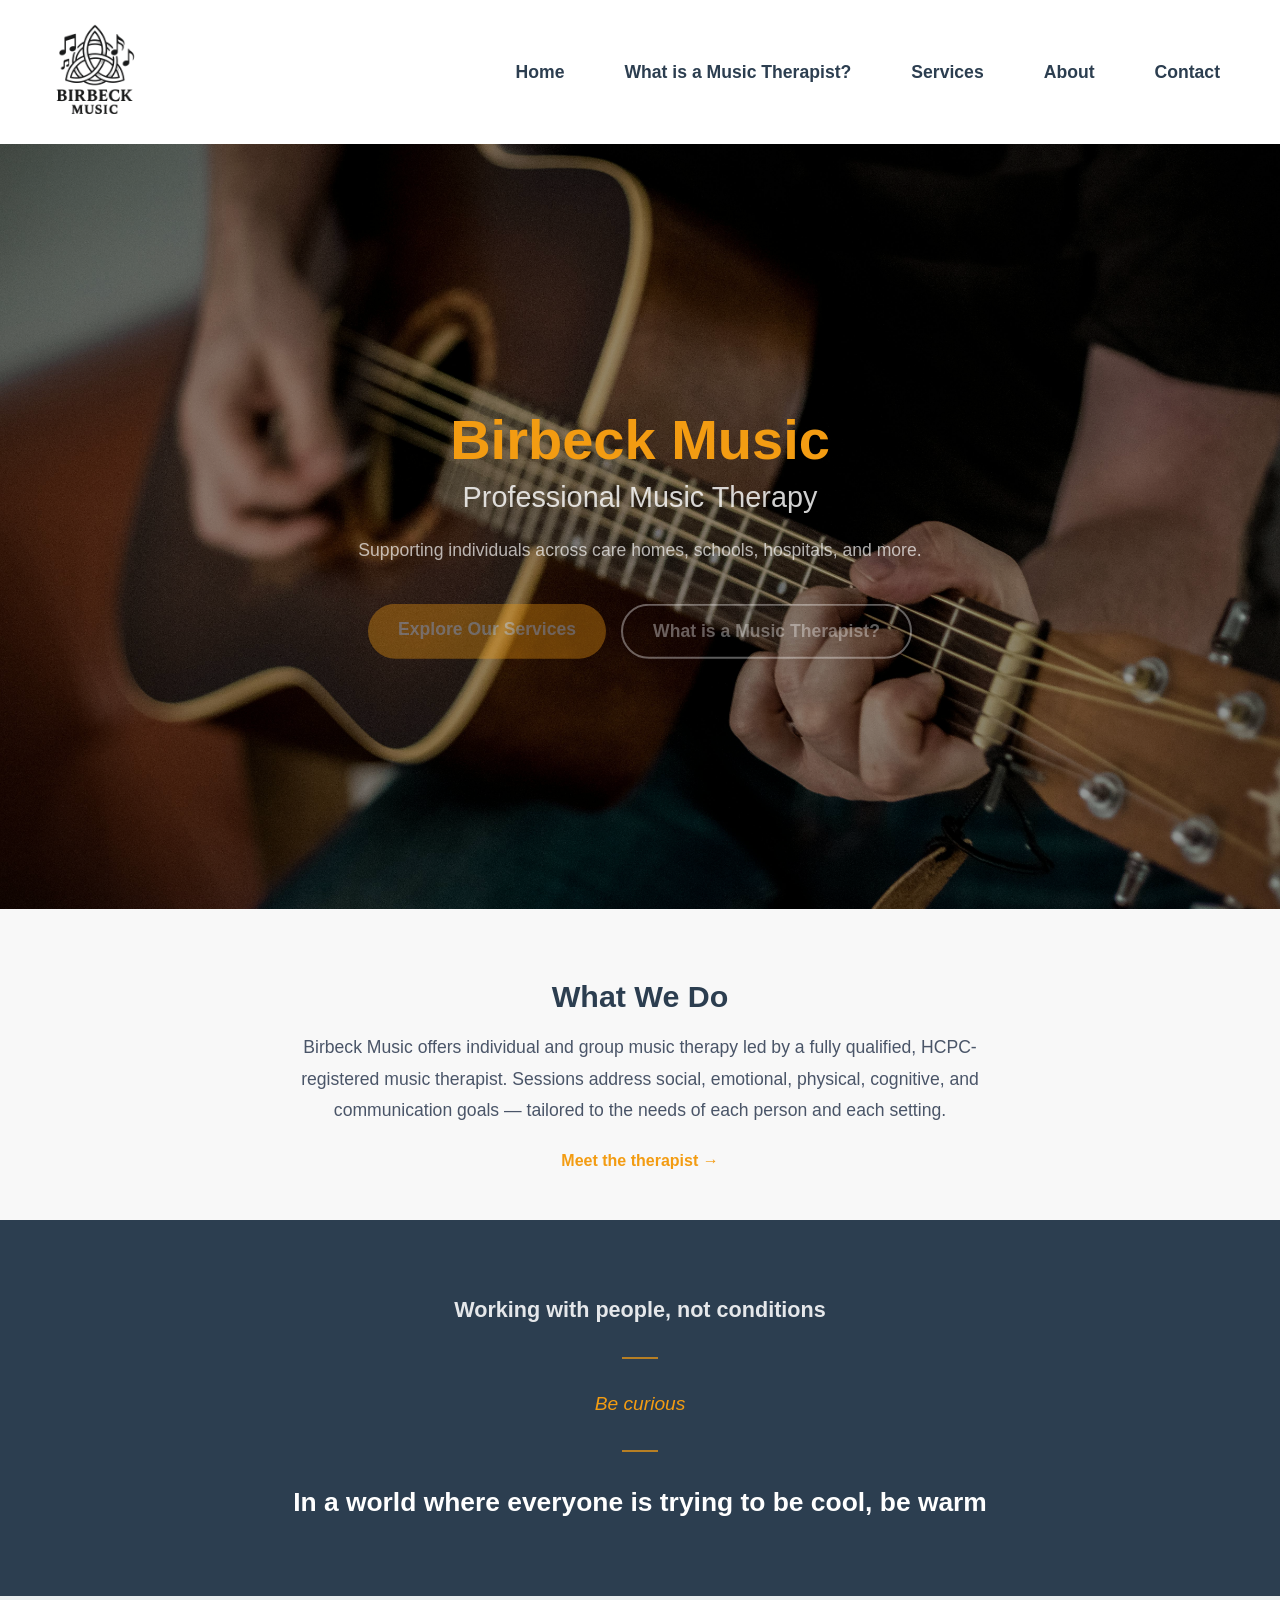
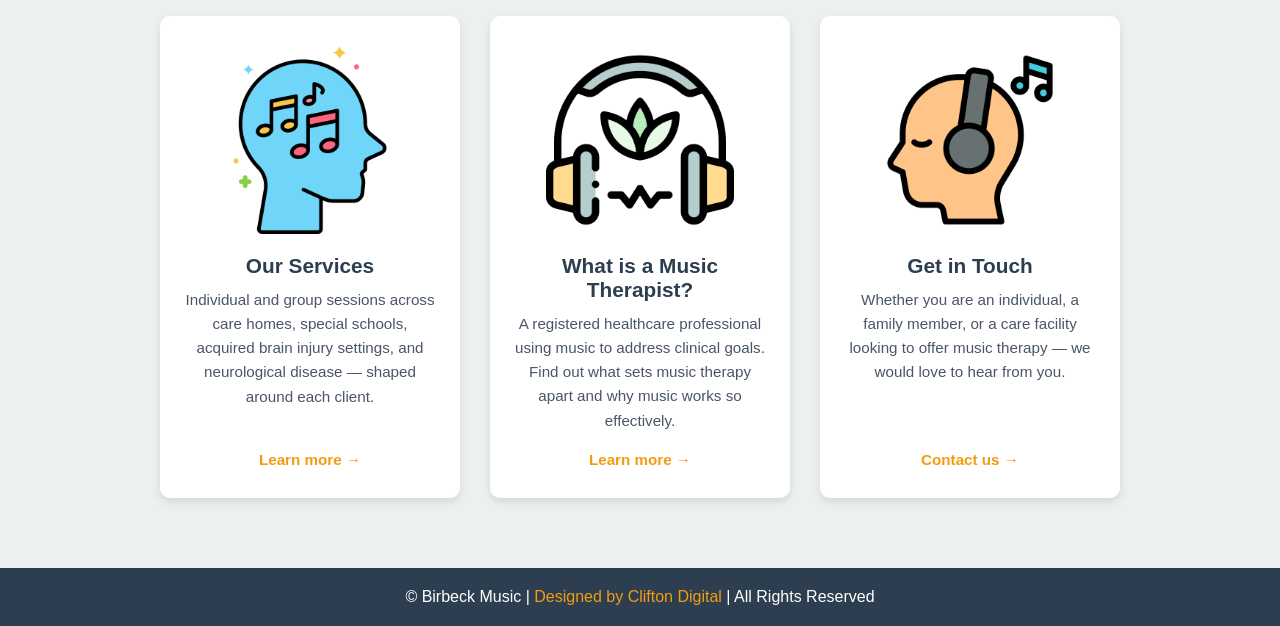
==== commit cc7f3135: "updating footer and making email form more graceful" ====
--- a/index.html
+++ b/index.html
@@ -80,7 +80,7 @@
 
     <!-- Footer -->
     <footer>
-        <p>&copy; Birbeck Music | <a href="https://github.com/k-c94">Designed by kc94</a> | All Rights Reserved</p>
+        <p>&copy; Birbeck Music | <a href="https://cliftondigital.co.uk">Designed by Clifton Digital</a> | All Rights Reserved</p>
     </footer>
 
 <script>
